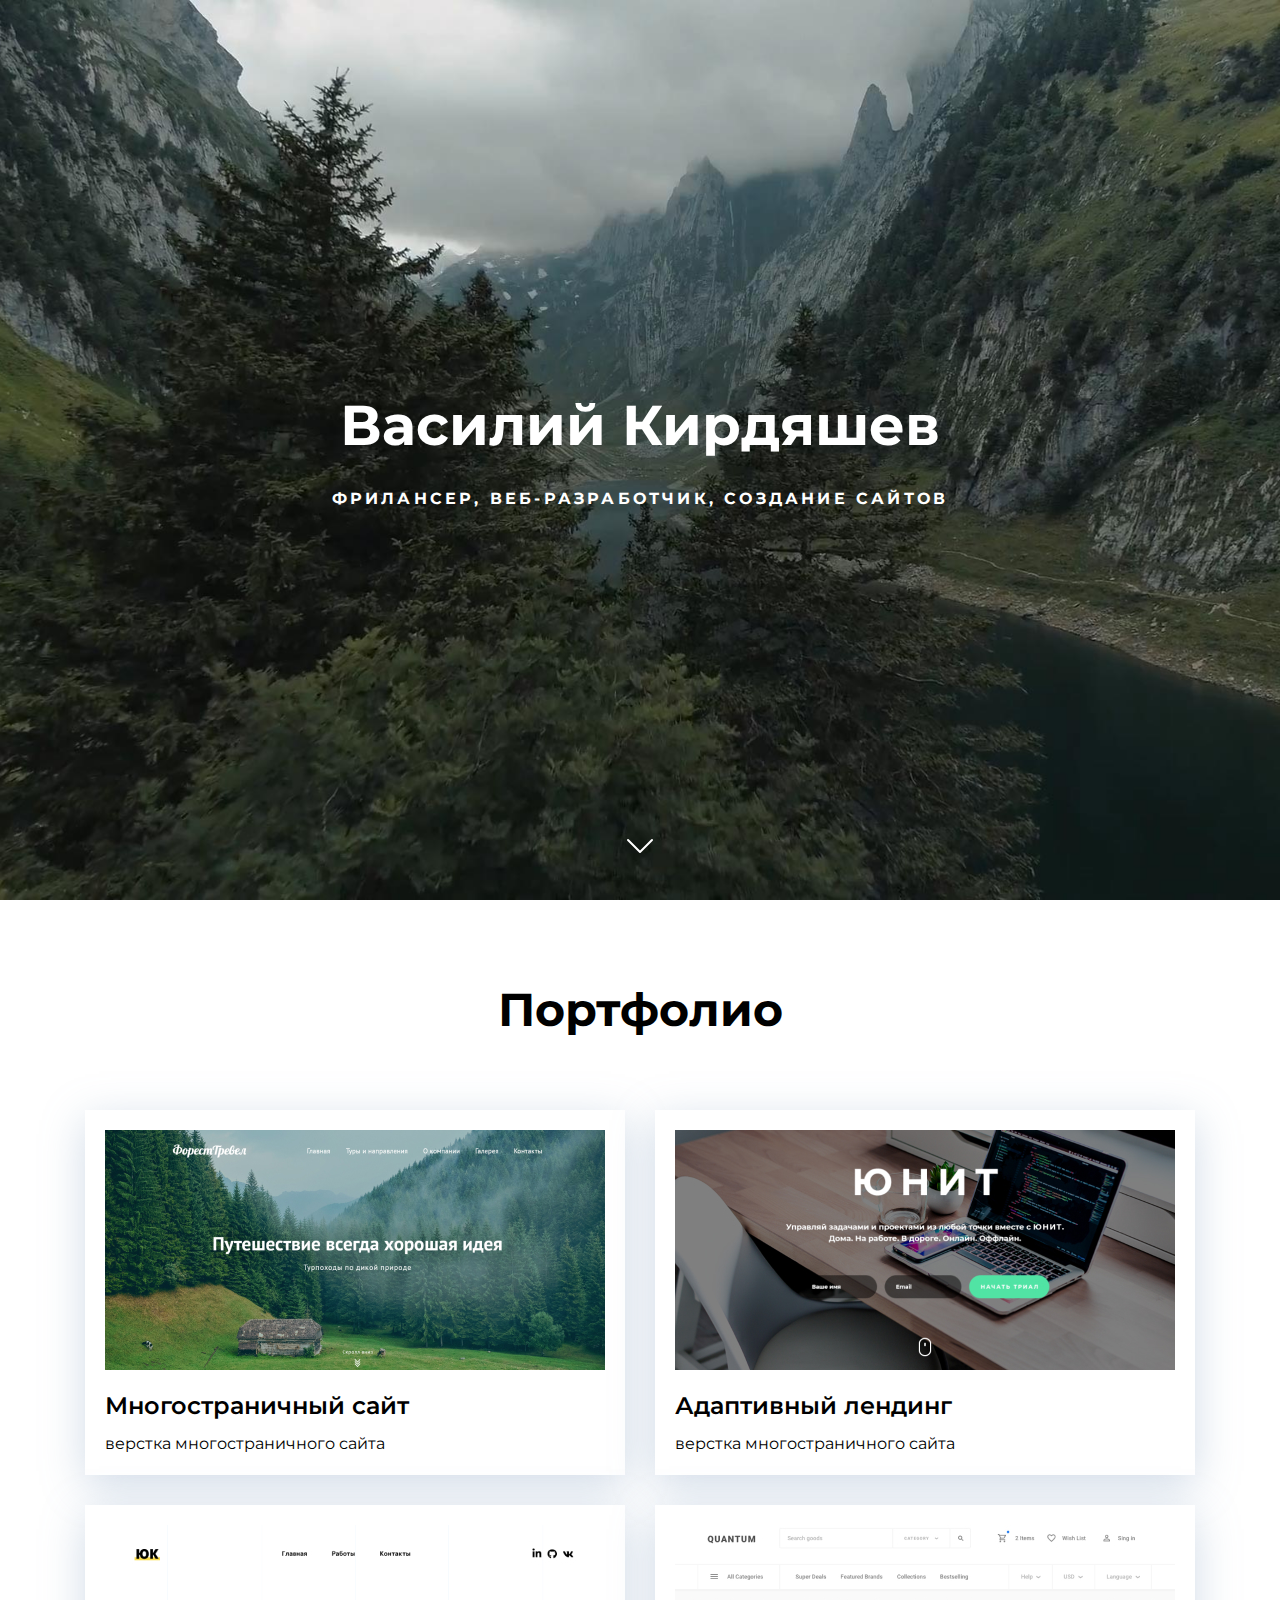
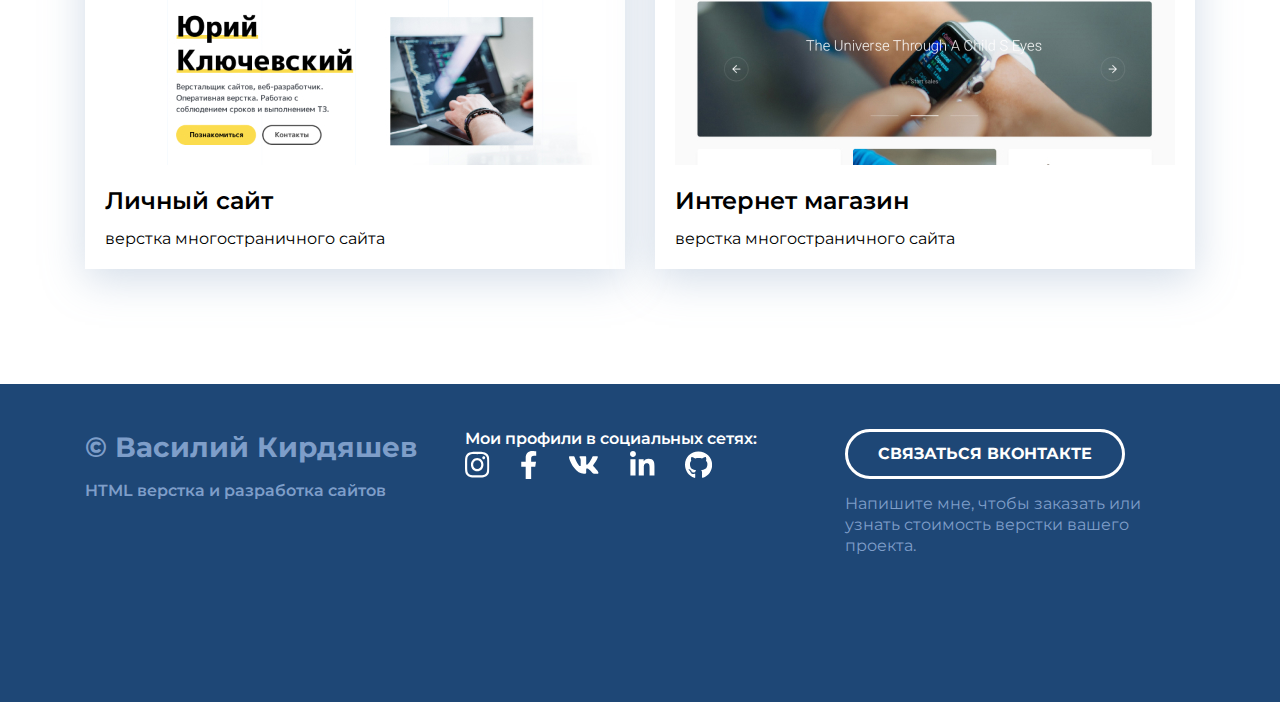
==== index.html @ 5d78cb2d "create site" ====
<!DOCTYPE html>
<html lang="ru">
<head>
  <link rel="stylesheet" href="./css/reset.css">
  <link rel="stylesheet" href="./css/style.css">
  <link rel="stylesheet" href="./css/media.css">
  <link href="https://fonts.googleapis.com/css2?family=Montserrat:wght@400;600;700&display=swap" rel="stylesheet">
  <meta charset="UTF-8">
  <meta http-equiv="X-UA-Compatible" content="IE=edge">
  <meta name="viewport" content="width=device-width, initial-scale=1.0">
  <title>Elastomaniac</title>
</head>
<body>
  <div class="block">

  </div>
  <header class="header" id="header">
    <h1 class="header-title">Василий Кирдяшев</h1>
    <p class="header-subtitle">фрилансер, веб-разработчик, создание сайтов</p>
    <a href="#portfolio" class="header-arrow">
      <img src="./img/header/chevron-down.svg" alt="Arrow">
    </a>
  </header>

  <main class="">
    <section class="portfolio" id="portfolio">
      <div class="container">
        <h2 class="portfolio-header">Портфолио</h2>
        <div class="portfolio-cards-wrapper">
          <!-- Card -->
          <div class="card">
            <a href="forest-travel.html" class="card-link">
              <img class="card-img" src="./img/portfolio/forest.jpeg" alt="Многостраничный сайт">
              <h3 class="card-title">Многостраничный сайт</h3>
              <p>верстка многостраничного сайта</p>
            </a>
          </div>
          <!-- Card -->
          <div class="card">
            <a href="forest-travel.html" class="card-link">
              <img class="card-img" src="./img/portfolio/unit.jpeg" alt="Многостраничный сайт">
              <h3 class="card-title">Адаптивный лендинг</h3>
              <p>верстка многостраничного сайта</p>
            </a>
          </div>
          <!-- Card -->
          <div class="card">
            <a href="forest-travel.html" class="card-link">
              <img class="card-img" src="./img/portfolio/portfolio.jpeg" alt="Многостраничный сайт">
              <h3 class="card-title">Личный сайт</h3>
              <p>верстка многостраничного сайта</p>
            </a>
          </div>
          <!-- Card -->
          <div class="card">
            <a href="forest-travel.html" class="card-link">
              <img class="card-img" src="./img/portfolio/quantum.jpeg" alt="Многостраничный сайт">
              <h3 class="card-title">Интернет магазин</h3>
              <p>верстка многостраничного сайта</p>
            </a>
          </div>
          <!-- Card -->
        </div>
      </div>
    </section>
  </main>

  <footer class="footer">
    <div class="container">
      <div class="footer-row">
        <div class="footer-copyright footer-col">
          <div class="footer-copyright-name">
            © Василий Кирдяшев
          </div>
          <p>HTML верстка и разработка сайтов</p>
        </div>
        <div class="footer-icons footer-col">
          <p>Мои профили в социальных сетях:</p>
          <div class="footer-icons-row">
            <a href="#">
              <img src="./img/footer/icons/instagram.svg" alt="">
            </a>
            <a href="#">
              <img src="./img/footer/icons/facebook.svg" alt="">
            </a>
            <a href="#">
              <img src="./img/footer/icons/vk.svg" alt="">
            </a>
            <a href="#">
              <img src="./img/footer/icons/linkedin.svg" alt="">
            </a>
            <a href="#">
              <img src="./img/footer/icons/github.svg" alt="">
            </a>
          </div>
        </div>
        <div class="footer-contacts footer-col">
          <a href="https://vk.com/elastomaniac" class="footer-button">Связаться Вконтакте
          </a>
          <p>Напишите мне, чтобы заказать или узнать стоимость верстки вашего проекта.</p>
        </div>



      </div>
    </div>
  </footer>

  <!-- библиотеки и плагины -->

  <script src="./libs/jquery/jquery-3.6.4.min.js"></script>
  <script src="./libs/vide/jquery.vide.min.js"></script>

  <script src="./js/main.js"></script>
</body>
</html>
---- css/style.css ----
* {
  box-sizing: border-box;
}

html {
  scroll-behavior: smooth;
}

body {
  font-family: 'Montserrat', sans-serif;
  color: #000000;
}

.img {
  max-width: 100%;
}
.container {
  max-width: 1140px;
  margin-left: auto;
  margin-right: auto;
  padding-left: 15px;
  padding-right: 15px;
}

.none {
  display: none !important;
}

/* header  */

.header {
  position: relative;
  display: flex;
  flex-direction: column;
  justify-content: center;
  align-items: center;

  width: 100%;
  height: 100vh;

  /* background-color: #556982; */
  /* background-image: url("./../img/header/header-bg.jpg"); */
  background-size: cover;
  background-position: center;
}


.header-title {
  font-size: 56px;
  font-weight: bold;
  line-height: 130%;
  text-align: center;
  color: #ffffff;
  margin-bottom: 25px;
}

.header-subtitle {
  font-size: 16px;
  font-weight: bold;
  line-height: 150%;
  text-align: center;
  color: #ffffff;
  letter-spacing: 0.2em;
  text-transform: uppercase;
}

.header-arrow {
position: absolute;
bottom: 30px;
left: 50%;
transform: translate(-50%, 0);

  width: 48px;
  height: 48px;
}

/* portfolio */

.portfolio {
  padding-top: 80px;
  padding-bottom: 115px;
}

.portfolio-header {
  margin: 0;
  margin-bottom: 70px;
  font-weight: 700;
  font-size: 46px;
  line-height: 130%;
  text-align: center;
  color: #000000;
}

.portfolio-cards-wrapper{
  display: flex;
  flex-wrap: wrap;
  justify-content: space-between;
}

.card {
  max-width: 540px;
  background-color: white;
  box-sizing: border-box;
  margin-bottom: 30px;
  box-shadow: 0px 10px 40px rgba(126, 155, 189, 0.35);
  transition: transform 0.2s ease-in;
}

.card:hover {
  transform: translateY(-15px);
}

.card-link {
  display: block;
  padding: 20px;
  color: #000000;
  text-decoration: none;
  transition: color 0.2s ease-in;
}

.card-link:hover {
  color: rgb(39, 91, 236)
}

.card:last-child, .card:nth-last-child(2) {
  margin-bottom: 0;
}

.card-img {
  margin-bottom: 20px;
}

.card p {
  margin: 0;
  font-size: 16px;
  line-height: 130%;
}

.card-title {
  margin: 0;
  margin-bottom: 13px;
  font-size: 24px;
  font-weight: 600;
  line-height: 31px;
}

/* footer */

.footer {
  background: #1E4776;
  padding-top: 45px;
  padding-bottom: 130px;
  color: white;
}

.footer-row {
  display: flex;
  justify-content: space-between;

}

.footer-col {
  max-width: 350px;
  flex-grow: 1;
}

.footer-copyright {
  max-width: 350px;
  color: #7E9EC9;
  line-height: 1.3;
  flex-grow: 1;
}

.footer-copyright-name {
  font-size: 28px;
  font-weight: 700;
  margin-bottom: 15px;
}

.footer-copyright p {
  margin: 0;
  margin-bottom: 15px;
  font-size: 16px;
  font-weight: 600;
}

.footer-icons p {
  font-weight: 600;
  font-size: 16px;
  line-height: 1.3;
}

.footer-icons-row {
  display: flex;
  align-items: center;
}

.footer-icons-row > * + * {
  margin-left: 30px;
}

.footer-button {
  display: inline-block;
  height: 50px;
  padding-left: 30px;
  padding-right: 30px;

  border: 3px solid white;
  border-radius: 50px;

  color: #ffffff;
  font-weight: 700;
  font-size: 16px;
  line-height: 44px;
  text-transform: uppercase;

  transition: all 0.2s ease-in;
}

.footer-button:hover {
  background-color: white;
  color: #1E4776;
}

.footer-contacts p {
  margin: 15px 0;
  font-size: 16px;
  line-height: 1.3;
  color: #7E9EC9;
}


/* projects */

.project {
  padding: 80px 0 120px 0;
  text-align: center;
}

.container {
}

.project-header {
  font-size: 46px;
  font-weight: 700;
  line-height: 1.3;
  margin-bottom: 40px;
}

.project-img {
  margin-bottom: 70px;
}

.project-description {
  max-width: 730px;
  margin: 0 auto 60px;
}

.project-description p {
  margin-top: 0;
  margin-bottom: 15px;
  font-size: 16px;
  line-height: 1.5;
}

.project-btn-back {
  display: inline-block;
  height: 60px;
  padding-left: 30px;
  padding-right: 30px;

  border: 3px solid #275BEC;
  border-radius: 50px;

  color: #275BEC;

  font-weight: 700;
  font-size: 16px;
  line-height: 54px;
  text-transform: uppercase;
  transition: all 0.2s ease-in;
}

.project-btn-back:hover {
  background-color: #275BEC;
  color: white;
}
---- css/media.css ----
@media (max-width: 1140px) {
  .card {
  width: calc(50% - 15px);
  }

  .footer {
    padding-top: 40px;
    padding-bottom: 60px;
  }

  .footer-row {
    flex-direction: column-reverse;
    align-items: center;
    text-align: center;
  }

  .footer-col {
    margin-bottom: 50px;
  }

  .footer-col:first-child {
    margin-bottom: 0;
  }
}

@media (max-width: 760px) {
  .header-title {
    font-size: 32px;
  }

  .header-subtitle {
    font-size: 14px;
  }

  .portfolio {
    padding-top: 40px;
    padding-bottom: 60px;
  }

  .portfolio-header {
    font-size: 32px;
    margin-bottom: 30px;
  }

  .portfolio-cards-wrapper {
    justify-content: center;
  }

  .card {
    max-width: 530px;
    width: 100%;
  }

  .card:nth-last-child(2) {
    margin-bottom: 30px;
  }

  .card-link {
    padding: 15px;
  }

  .card-img {
    margin-bottom: 10px;
  }

  .card-title {
    font-size: 18px;
    margin-bottom: 10px;
  }

  .card p {
    font-size: 14px;
  }

  .footer-copyright-name {
    font-size: 18px;
    margin-bottom: 5px;
  }

  .footer-copyright p {
    font-size: 14px;
  }

  .footer-icons p {
    font-size: 14px;
  }

  .footer-contacts p {
    font-size: 14px;
    margin: 0;
    margin-top: 15px;
  }

  .project {
    padding: 40px 0 60px;
  }

  .project-header {
    font-size: 28px;
    margin-bottom: 30px;
  }

  .project-img {
    margin-bottom: 20px;
  }

  .project-description {
    margin-bottom: 50px;
  }

  .project-btn-back {
    padding: 0 10px;
    width: 100%;
    max-width: 320px;
  }
}
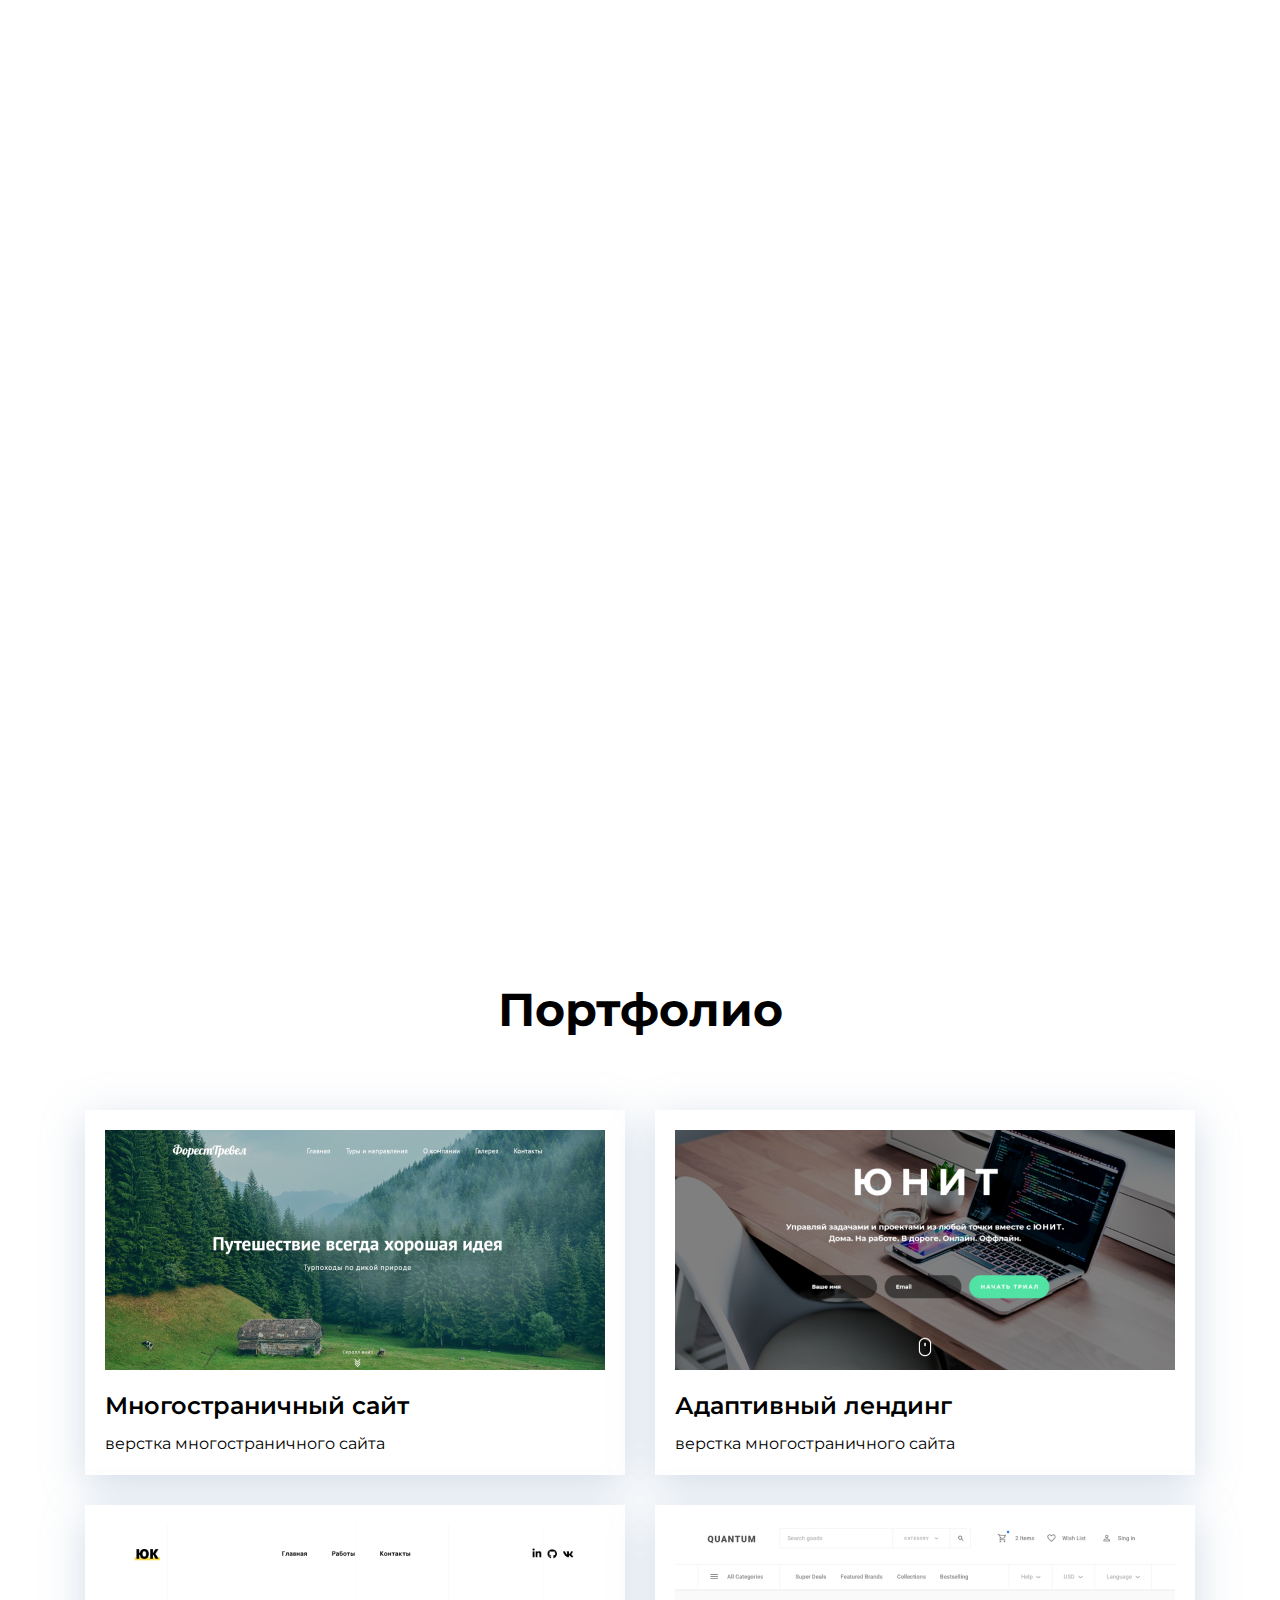
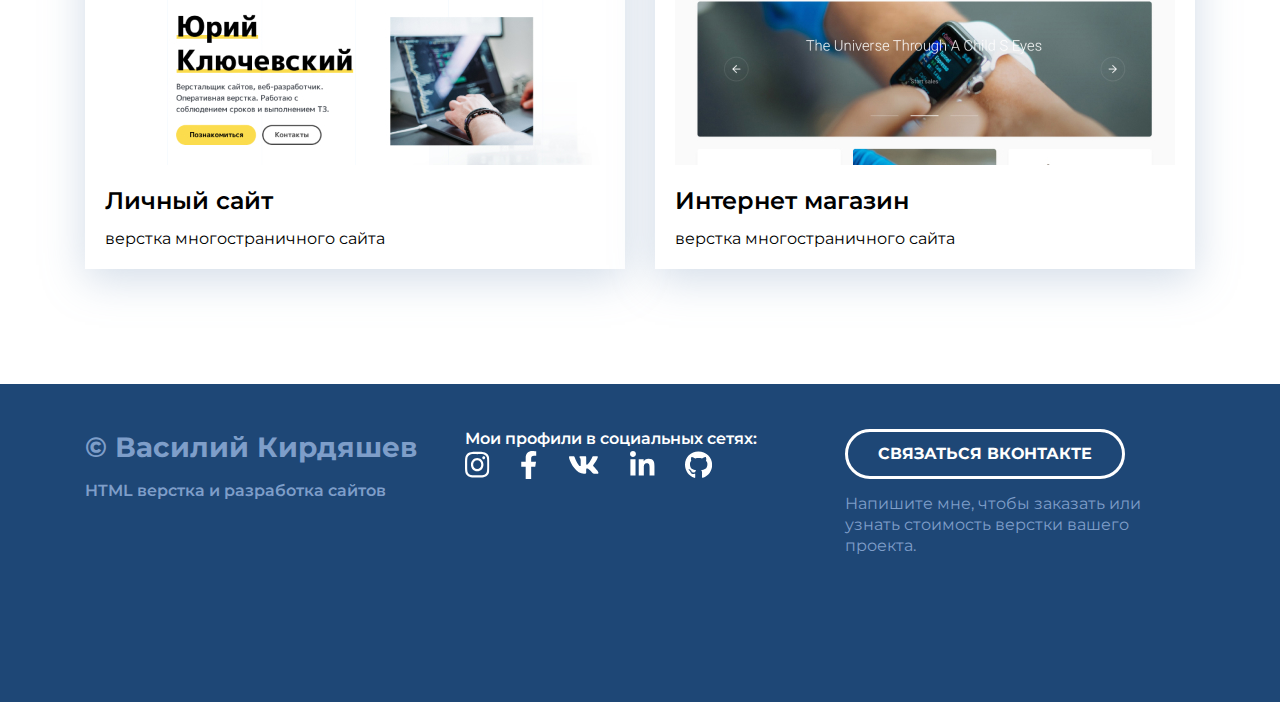
==== commit 21f5639a: "removed video & js" ====
--- a/index.html
+++ b/index.html
@@ -5,6 +5,7 @@
   <link rel="stylesheet" href="./css/style.css">
   <link rel="stylesheet" href="./css/media.css">
   <link href="https://fonts.googleapis.com/css2?family=Montserrat:wght@400;600;700&display=swap" rel="stylesheet">
+  
   <meta charset="UTF-8">
   <meta http-equiv="X-UA-Compatible" content="IE=edge">
   <meta name="viewport" content="width=device-width, initial-scale=1.0">
@@ -106,11 +107,5 @@
     </div>
   </footer>
 
-  <!-- библиотеки и плагины -->
-
-  <script src="./libs/jquery/jquery-3.6.4.min.js"></script>
-  <script src="./libs/vide/jquery.vide.min.js"></script>
-
-  <script src="./js/main.js"></script>
 </body>
 </html>